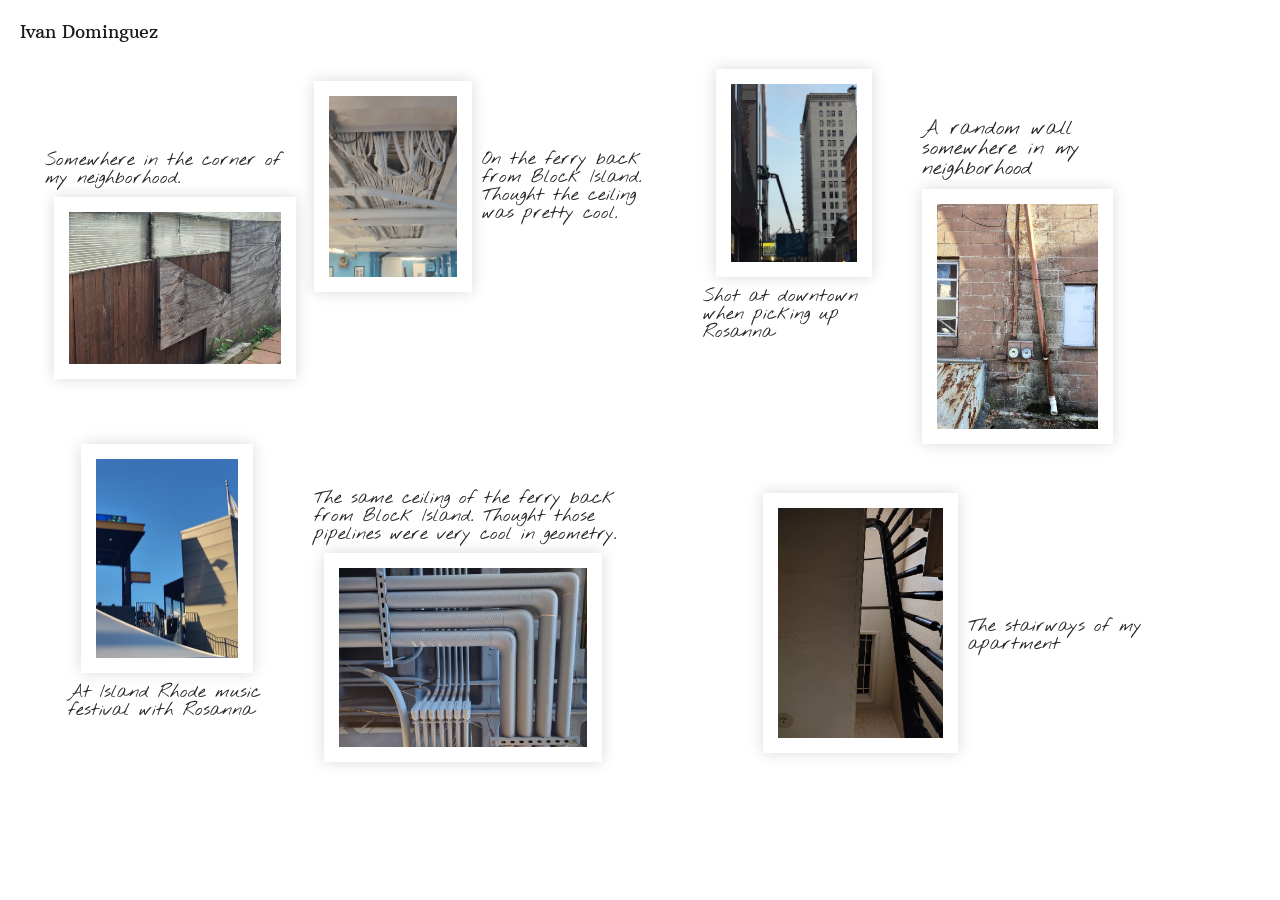
==== index.html @ 362dc89b "image scaling" ====
<!DOCTYPE html>
<html lang="en">
<head>
<meta charset="UTF-8">
<meta name="viewport" content="width=device-width, initial-scale=1.0">
<title>Photo Book</title>

<link rel="icon" type="image/x-icon" href="favicon.ico">
<link rel="icon" type="image/png" sizes="32x32" href="assets/favicon-32x32.png">
<link rel="icon" type="image/png" sizes="16x16" href="assets/favicon-16x16.png">
<link rel="apple-touch-icon" sizes="180x180" href="assets/apple-touch-icon.png">

<meta property="og:type" content="website">
<meta property="og:title" content="Photo Book">
<meta property="og:description" content="A photo book by Ivan Dominguez.">
<meta property="og:url" content="https://ivandominguez.xyz/">
<meta property="og:image" content="https://ivandominguez.xyz/assets/og-image.jpg">
<meta property="og:image:width" content="1600">
<meta property="og:image:height" content="1040">

<meta name="twitter:card" content="summary_large_image">
<meta name="twitter:title" content="Photo Book">
<meta name="twitter:description" content="A photo book by Ivan Dominguez.">
<meta name="twitter:image" content="https://ivandominguez.xyz/assets/og-image.jpg">

<link rel="preconnect" href="https://fonts.googleapis.com">
<link rel="preconnect" href="https://fonts.gstatic.com" crossorigin>
<link href="https://fonts.googleapis.com/css2?family=Nothing+You+Could+Do&family=Arbutus+Slab&display=swap" rel="stylesheet">
<link rel="stylesheet" href="style.css">
</head>
<body>
  <svg class="svg-defs">
    <filter id="graphite" x="-20%" y="-20%" width="140%" height="140%">
      <feTurbulence type="fractalNoise" baseFrequency="0.85" numOctaves="2" seed="7" result="noise"/>
      <feColorMatrix in="noise" type="matrix" values="0 0 0 0 0  0 0 0 0 0  0 0 0 0 0  0 0 0 0.55 0" result="alphaNoise"/>
      <feComposite in="alphaNoise" in2="SourceAlpha" operator="in" result="grain"/>
      <feBlend in="SourceGraphic" in2="grain" mode="multiply"/>
    </filter>
  </svg>

  <div class="canvas-wrap">
    <div class="canvas">
      <p class="credit">Ivan Dominguez</p>

      <div class="photo photo-1">
        <img src="photos/photo-1.jpg" alt="">
      </div>
      <div class="photo photo-2">
        <img src="photos/photo-2.jpg" alt="">
      </div>
      <div class="photo photo-3">
        <img src="photos/photo-3.jpg" alt="">
      </div>
      <div class="photo photo-8">
        <img src="photos/photo-8.jpg" alt="">
      </div>
      <div class="photo photo-6">
        <img src="photos/photo-6.jpg" alt="">
      </div>
      <div class="photo photo-5">
        <img src="photos/photo-5.jpg" alt="">
      </div>
      <div class="photo photo-9">
        <img src="photos/photo-9.jpg" alt="">
      </div>

      <p class="caption caption-1">On the ferry back from Block Island. Thought the ceiling was pretty cool.</p>
      <p class="caption caption-8">Somewhere in the corner of my neighborhood.</p>
      <p class="caption caption-6">At Island Rhode music <br>festival with Rosanna</p>
      <p class="caption caption-5">The same ceiling of the ferry back from Block Island. Thought those pipelines were very cool in geometry.</p>
      <p class="caption caption-9">The stairways of my apartment</p>
      <p class="caption lg caption-3">A random wall <br>somewhere in my neighborhood</p>
      <p class="caption caption-2">Shot at downtown <br>when picking up <br>Rosanna</p>
    </div>
  </div>

  <div class="lightbox" id="lightbox">
    <div class="lightbox-stage">
      <img class="lightbox-glow" id="lightboxGlow" alt="">
      <img class="lightbox-img" id="lightboxImg" alt="">
    </div>
  </div>

  <script>
    const lightbox = document.getElementById('lightbox');
    const lightboxImg = document.getElementById('lightboxImg');
    const lightboxGlow = document.getElementById('lightboxGlow');
    let activePhoto = null;

    function openLightbox(photo) {
      const img = photo.querySelector('img');
      activePhoto = photo;

      const targetHeight = window.innerHeight * 0.62;
      const maxWidth = window.innerWidth * 0.88;
      const ratio = img.naturalWidth / img.naturalHeight;

      let width = targetHeight * ratio;
      let height = targetHeight;
      if (width > maxWidth) {
        width = maxWidth;
        height = width / ratio;
      }

      lightboxImg.src = img.src;
      lightboxGlow.src = img.src;
      lightboxImg.style.width = width + 'px';
      lightboxImg.style.height = height + 'px';

      lightbox.classList.add('active');
      document.body.style.overflow = 'hidden';
    }

    function closeLightbox() {
      lightbox.classList.remove('active');
      document.body.style.overflow = '';
      activePhoto = null;
    }

    document.querySelectorAll('.photo').forEach(photo => {
      photo.addEventListener('click', () => openLightbox(photo));
    });

    lightbox.addEventListener('click', closeLightbox);
    document.addEventListener('keydown', e => {
      if (e.key === 'Escape') closeLightbox();
    });
  </script>
</body>
</html>
---- style.css ----
* {
  box-sizing: border-box;
}

html, body {
  margin: 0;
  background: #ffffff;
}

.canvas-wrap {
  width: 100%;
  display: flex;
  justify-content: center;
}

.canvas {
  position: relative;
  flex-shrink: 0;
  width: 1280px;
  height: 832px;
  background: #ffffff;
  transform-origin: top center;
}

@media (min-width: 701px) and (max-width: 1280px) {
  .canvas {
    transform: scale(calc(100vw / 1280px));
  }
  .canvas-wrap {
    height: calc(832px * (100vw / 1280px));
  }
}

.photo {
  position: absolute;
  border: 15px solid #ffffff;
  box-shadow: 0 0 15px rgba(0, 0, 0, 0.15);
  cursor: pointer;
  z-index: 1;
  transition: transform 0.25s ease, box-shadow 0.25s ease;
}

.photo:hover {
  transform: scale(1.03);
  box-shadow: 0 6px 20px rgba(0, 0, 0, 0.2);
}

.photo img {
  display: block;
  width: 100%;
  height: 100%;
  object-fit: cover;
}

.lightbox {
  position: fixed;
  inset: 0;
  z-index: 1000;
  display: flex;
  align-items: center;
  justify-content: center;
  background: rgba(20, 20, 20, 0);
  backdrop-filter: blur(0px);
  -webkit-backdrop-filter: blur(0px);
  opacity: 0;
  pointer-events: none;
  transition: opacity 0.35s ease, background 0.35s ease, backdrop-filter 0.35s ease;
}

.lightbox.active {
  opacity: 1;
  pointer-events: auto;
  background: rgba(20, 20, 20, 0.6);
  backdrop-filter: blur(10px);
  -webkit-backdrop-filter: blur(10px);
}

.lightbox-stage {
  position: relative;
  display: inline-flex;
  cursor: pointer;
}

.lightbox-glow {
  position: absolute;
  inset: 0;
  width: 100%;
  height: 100%;
  object-fit: cover;
  filter: blur(50px) brightness(0.8) saturate(1.15);
  transform: scale(1.3);
  z-index: 0;
  border-radius: 20px;
  pointer-events: none;
}

.lightbox-img {
  position: relative;
  z-index: 1;
  display: block;
  object-fit: cover;
  border: 10px solid #ffffff;
  box-sizing: border-box;
  box-shadow: 0 30px 90px rgba(0, 0, 0, 0.55);
}

.caption {
  position: absolute;
  margin: 0;
  font-family: "Nothing You Could Do", cursive;
  font-size: 18px;
  line-height: 18px;
  color: #2e2c2a;
  filter: url(#graphite);
}

.caption.lg {
  font-size: 20px;
  line-height: 20px;
}

.credit {
  position: absolute;
  left: 20px;
  top: 20px;
  margin: 0;
  font-family: "Arbutus Slab", serif;
  font-weight: 400;
  font-size: 18px;
  color: #1a1a1a;
}

.svg-defs {
  position: absolute;
  width: 0;
  height: 0;
}

/* photo positions, matching the Figma layout */
.photo-1 { left: 314px; top: 81px;  width: 158px; height: 211px; }
.photo-2 { left: 716px; top: 69px;  width: 156px; height: 208px; }
.photo-3 { left: 922px; top: 189px; width: 191px; height: 255px; }
.photo-8 { left: 54px;  top: 197px; width: 242px; height: 182px; }
.photo-6 { left: 81px;  top: 444px; width: 172px; height: 229px; }
.photo-5 { left: 324px; top: 553px; width: 278px; height: 209px; }
.photo-9 { left: 763px; top: 493px; width: 195px; height: 260px; }

/* caption positions, each anchored a fixed 10px from its photo */
.caption-1 { left: 482px; top: 150px;    width: 178px; }
.caption-2 { left: 703px; top: 287px;    width: 180px; }
.caption-3 { left: 922px; bottom: 653px; width: 275px; }
.caption-5 { left: 314px; bottom: 289px; width: 332px; }
.caption-6 { left: 68px;  top: 683px;    width: 220px; }
.caption-8 { left: 45px;  bottom: 645px; width: 238px; }
.caption-9 { left: 968px; top: 617px;    width: 248px; }

/* mobile layout: matches the Figma mobile design exactly at its native
   402px width, and scales down further (never up) for narrower phones */
@media (max-width: 700px) {
  .canvas {
    width: 402px;
    height: 992px;
    transform: scale(min(1, calc(100vw / 402px)));
  }
  .canvas-wrap {
    height: min(992px, calc(992px * (100vw / 402px)));
  }

  .credit {
    left: 28px;
    top: 26px;
  }

  .caption,
  .caption.lg {
    font-size: 12px;
    line-height: 12px;
  }

  .photo-1 { left: 232px;    top: 170px;    width: 137px;     height: 182px;     border-width: 8px;      box-shadow: 0 0 15px rgba(0, 0, 0, 0.15); }
  .photo-2 { left: 36px;     top: 536px;    width: 128.822px; height: 171.763px; border-width: 8px;      box-shadow: 0 0 12.387px rgba(0, 0, 0, 0.15); }
  .photo-3 { left: 201px;    top: 635px;    width: 134.83px;  height: 179.773px; border-width: 10.582px; box-shadow: 0 0 10.582px rgba(0, 0, 0, 0.15); }
  .photo-8 { left: 35px;     top: 117px;    width: 173px;     height: 130px;     border-width: 8px;      box-shadow: 0 0 11.504px rgba(0, 0, 0, 0.15); }
  .photo-6 { left: 41.97px;  top: 278px;    width: 131.818px; height: 175.758px; border-width: 8px;      box-shadow: 0 0 11.504px rgba(0, 0, 0, 0.15); }
  .photo-5 { left: 183px;    top: 389px;    width: 193px;     height: 145px;     border-width: 8px;      box-shadow: 0 0 15px rgba(0, 0, 0, 0.15); }
  .photo-9 { left: 39px;     top: 792px;    width: 107px;     height: 143px;     border-width: 9.919px;  box-shadow: 0 0 9.919px rgba(0, 0, 0, 0.15); }

  .caption-1 { left: 225px; top: 110px;    width: 161px; }
  .caption-2 { left: 30px;  top: 728px;    width: 167px; }
  .caption-3 { left: 201px; top: 832.77px; width: 165px; bottom: auto; }
  .caption-5 { left: 191px; top: 551px;    width: 195px; bottom: auto; }
  .caption-6 { left: 32px;  top: 472px;    width: 135px; }
  .caption-8 { left: 28px;  top: 71px;     width: 182.532px; bottom: auto; }
  .caption-9 { left: 165px; top: 901px;    width: 111px; }
}
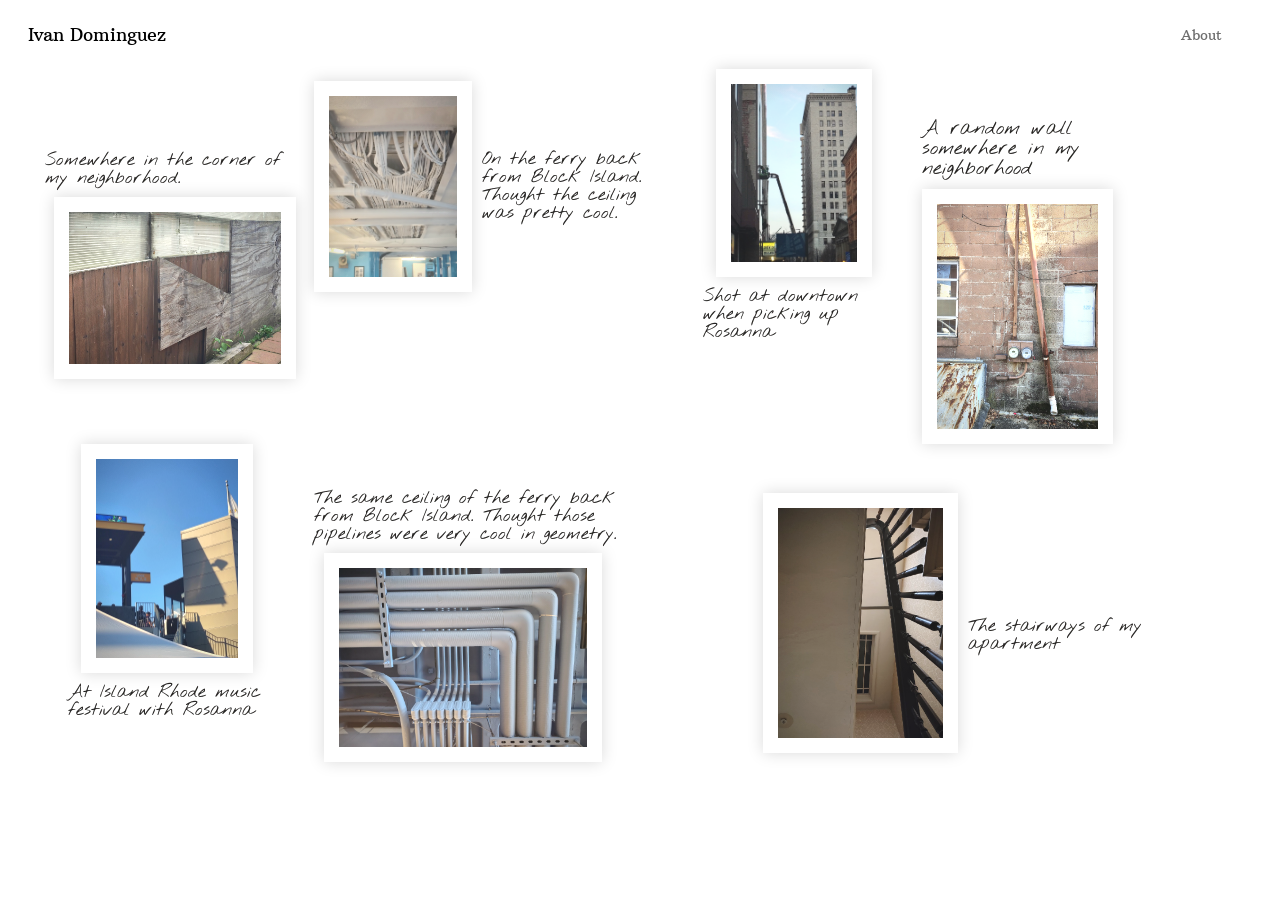
==== commit 12a742f8: "added about page" ====
--- a/index.html
+++ b/index.html
@@ -40,7 +40,8 @@
 
   <div class="canvas-wrap">
     <div class="canvas">
-      <p class="credit">Ivan Dominguez</p>
+      <a class="credit" href="index.html">Ivan Dominguez</a>
+      <a class="nav-about" href="about.html">About</a>
 
       <div class="photo photo-1">
         <img src="photos/photo-1.jpg" alt="">
--- a/style.css
+++ b/style.css
@@ -1,5 +1,11 @@
 * {
   box-sizing: border-box;
+}
+
+:root {
+  /* shared "polaroid" treatment: bright, low-contrast flash-photo look */
+  --polaroid-grade: contrast(0.85) brightness(1.2) saturate(1.1) sepia(0.06);
+  --polaroid-paper: #ffffff;
 }
 
 html, body {
@@ -33,7 +39,7 @@
 
 .photo {
   position: absolute;
-  border: 15px solid #ffffff;
+  border: 15px solid var(--polaroid-paper);
   box-shadow: 0 0 15px rgba(0, 0, 0, 0.15);
   cursor: pointer;
   z-index: 1;
@@ -50,6 +56,29 @@
   width: 100%;
   height: 100%;
   object-fit: cover;
+  filter: var(--polaroid-grade);
+}
+
+/* soft, dreamy highlight bloom over each photo */
+.photo::before {
+  content: "";
+  position: absolute;
+  inset: 0;
+  z-index: 2;
+  background: radial-gradient(ellipse at 40% 32%, rgba(255, 248, 230, 0.4), rgba(255, 248, 230, 0) 62%);
+  mix-blend-mode: soft-light;
+  pointer-events: none;
+}
+
+/* faint vignette over each photo */
+.photo::after {
+  content: "";
+  position: absolute;
+  inset: 0;
+  z-index: 2;
+  background: radial-gradient(ellipse at center, rgba(0, 0, 0, 0) 60%, rgba(30, 24, 18, 0.18) 100%);
+  mix-blend-mode: multiply;
+  pointer-events: none;
 }
 
 .lightbox {
@@ -87,7 +116,7 @@
   width: 100%;
   height: 100%;
   object-fit: cover;
-  filter: blur(50px) brightness(0.8) saturate(1.15);
+  filter: var(--polaroid-grade) blur(50px) brightness(0.75) saturate(1.15);
   transform: scale(1.3);
   z-index: 0;
   border-radius: 20px;
@@ -99,9 +128,30 @@
   z-index: 1;
   display: block;
   object-fit: cover;
-  border: 10px solid #ffffff;
+  border: 10px solid var(--polaroid-paper);
   box-sizing: border-box;
   box-shadow: 0 30px 90px rgba(0, 0, 0, 0.55);
+  filter: var(--polaroid-grade);
+}
+
+/* soft highlight bloom + faint vignette over the enlarged photo */
+.lightbox-stage::before,
+.lightbox-stage::after {
+  content: "";
+  position: absolute;
+  inset: 0;
+  z-index: 2;
+  pointer-events: none;
+}
+
+.lightbox-stage::before {
+  background: radial-gradient(ellipse at 40% 32%, rgba(255, 248, 230, 0.4), rgba(255, 248, 230, 0) 62%);
+  mix-blend-mode: soft-light;
+}
+
+.lightbox-stage::after {
+  background: radial-gradient(ellipse at center, rgba(0, 0, 0, 0) 60%, rgba(30, 24, 18, 0.18) 100%);
+  mix-blend-mode: multiply;
 }
 
 .caption {
@@ -121,13 +171,35 @@
 
 .credit {
   position: absolute;
-  left: 20px;
-  top: 20px;
+  left: 28px;
+  top: 26px;
   margin: 0;
   font-family: "Arbutus Slab", serif;
   font-weight: 400;
   font-size: 18px;
-  color: #1a1a1a;
+  line-height: 18px;
+  color: #000000;
+}
+
+a.credit {
+  text-decoration: none;
+}
+
+.nav-about {
+  position: absolute;
+  left: 1181px;
+  top: 26px;
+  font-family: "Arbutus Slab", serif;
+  font-weight: 400;
+  font-size: 14px;
+  line-height: 18px;
+  color: #6e6e6e;
+  text-decoration: none;
+  transition: color 0.2s ease;
+}
+
+.nav-about:hover {
+  color: #000000;
 }
 
 .svg-defs {
@@ -166,9 +238,9 @@
     height: min(992px, calc(992px * (100vw / 402px)));
   }
 
-  .credit {
-    left: 28px;
-    top: 26px;
+  .nav-about {
+    left: auto;
+    right: 28px;
   }
 
   .caption,
@@ -193,3 +265,117 @@
   .caption-8 { left: 28px;  top: 71px;     width: 182.532px; bottom: auto; }
   .caption-9 { left: 165px; top: 901px;    width: 111px; }
 }
+
+/* ---------- about page ---------- */
+
+.about-title {
+  position: absolute;
+  left: 143px;
+  top: 167px;
+  margin: 0;
+  font-family: "Nothing You Could Do", cursive;
+  font-weight: 400;
+  font-size: 80px;
+  line-height: 80px;
+  color: #000000;
+  white-space: nowrap;
+}
+
+.about-body {
+  position: absolute;
+  left: 143px;
+  top: 366px;
+  width: 620px;
+  font-family: "Nothing You Could Do", cursive;
+  font-size: 18px;
+  line-height: 22.5px;
+  color: #000000;
+}
+
+.about-body p {
+  margin: 0 0 22.5px;
+}
+
+.about-body p:last-child {
+  margin-bottom: 0;
+}
+
+/* the box is the default pose; the hover pose is offset from it so both
+   land exactly where the two Figma frames place them */
+.ivan {
+  position: absolute;
+  left: 904.34px;
+  top: 452.86px;
+  width: 253.37px;
+  height: 374.16px;
+}
+
+.ivan img {
+  position: absolute;
+  display: block;
+}
+
+.ivan-default {
+  inset: 0;
+  width: 100%;
+  height: 100%;
+}
+
+.ivan-hover {
+  left: -30.66%;
+  top: -1.30%;
+  width: 160.89%;
+  height: 102.63%;
+  visibility: hidden;
+}
+
+.ivan:hover .ivan-default {
+  visibility: hidden;
+}
+
+.ivan:hover .ivan-hover {
+  visibility: visible;
+}
+
+/* no mobile frame in Figma yet: stack the text and keep the figure at the end */
+@media (max-width: 700px) {
+  .about-wrap {
+    height: auto;
+  }
+
+  .canvas.about {
+    width: 402px;
+    height: auto;
+    transform: none;
+    zoom: min(1, calc(100vw / 402px));
+    padding: 90px 28px 0;
+    overflow: hidden;
+  }
+
+  .about-title {
+    position: static;
+    font-size: 48px;
+    line-height: 48px;
+  }
+
+  .about-body {
+    position: static;
+    width: auto;
+    margin-top: 32px;
+    font-size: 16px;
+    line-height: 20px;
+  }
+
+  .about-body p {
+    margin-bottom: 20px;
+  }
+
+  .ivan {
+    position: relative;
+    left: auto;
+    top: auto;
+    width: 180px;
+    height: 265.8px;
+    margin: 40px auto 0;
+  }
+}
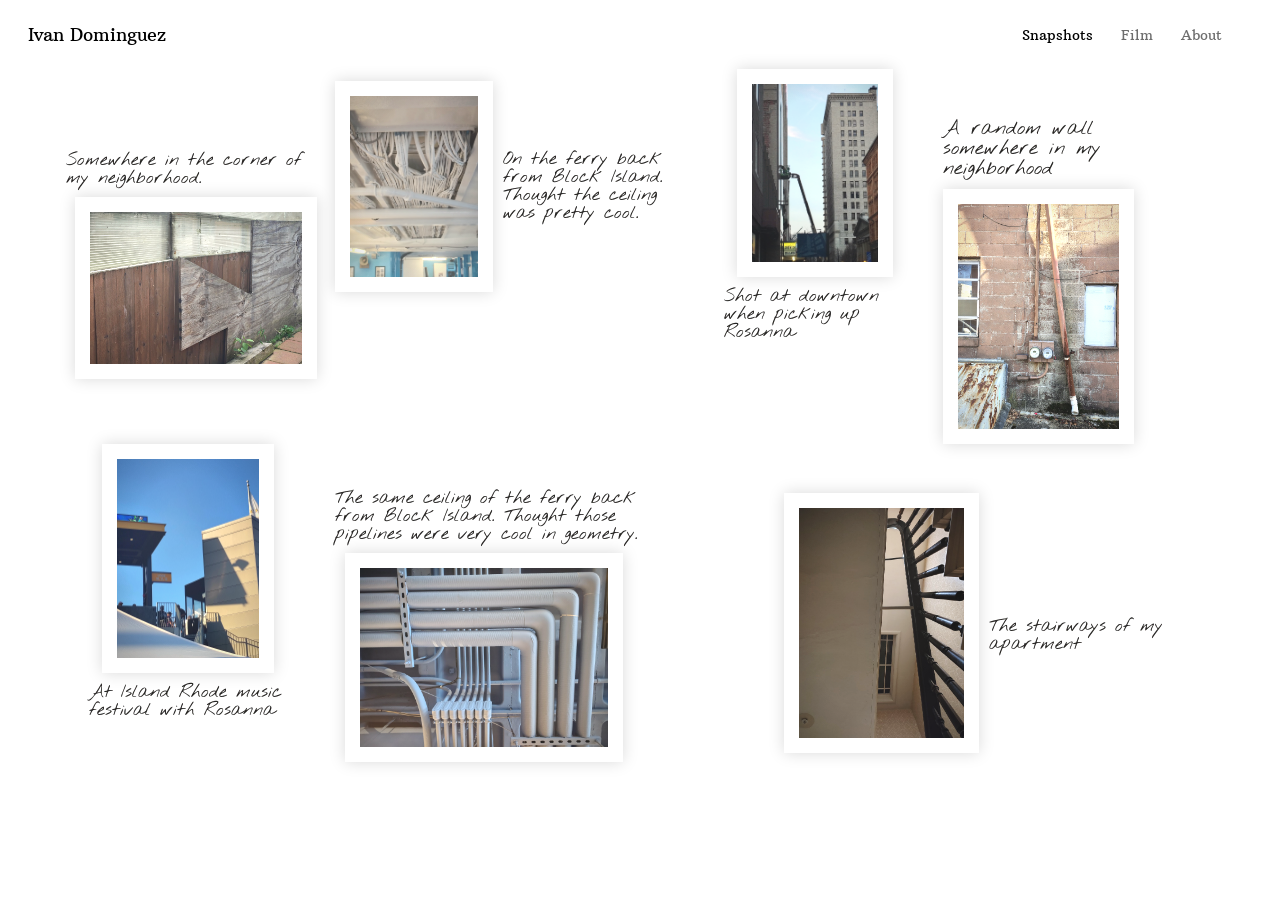
==== commit cdb2f10d: "added a film page" ====
--- a/index.html
+++ b/index.html
@@ -41,7 +41,11 @@
   <div class="canvas-wrap">
     <div class="canvas">
       <a class="credit" href="index.html">Ivan Dominguez</a>
-      <a class="nav-about" href="about.html">About</a>
+      <nav class="site-nav">
+        <a class="nav-snapshots" href="index.html" aria-current="page">Snapshots</a>
+        <a class="nav-film" href="film.html">Film</a>
+        <a class="nav-about" href="about.html">About</a>
+      </nav>
 
       <div class="photo photo-1">
         <img src="photos/photo-1.jpg" alt="">
@@ -82,50 +86,6 @@
     </div>
   </div>
 
-  <script>
-    const lightbox = document.getElementById('lightbox');
-    const lightboxImg = document.getElementById('lightboxImg');
-    const lightboxGlow = document.getElementById('lightboxGlow');
-    let activePhoto = null;
-
-    function openLightbox(photo) {
-      const img = photo.querySelector('img');
-      activePhoto = photo;
-
-      const targetHeight = window.innerHeight * 0.62;
-      const maxWidth = window.innerWidth * 0.88;
-      const ratio = img.naturalWidth / img.naturalHeight;
-
-      let width = targetHeight * ratio;
-      let height = targetHeight;
-      if (width > maxWidth) {
-        width = maxWidth;
-        height = width / ratio;
-      }
-
-      lightboxImg.src = img.src;
-      lightboxGlow.src = img.src;
-      lightboxImg.style.width = width + 'px';
-      lightboxImg.style.height = height + 'px';
-
-      lightbox.classList.add('active');
-      document.body.style.overflow = 'hidden';
-    }
-
-    function closeLightbox() {
-      lightbox.classList.remove('active');
-      document.body.style.overflow = '';
-      activePhoto = null;
-    }
-
-    document.querySelectorAll('.photo').forEach(photo => {
-      photo.addEventListener('click', () => openLightbox(photo));
-    });
-
-    lightbox.addEventListener('click', closeLightbox);
-    document.addEventListener('keydown', e => {
-      if (e.key === 'Escape') closeLightbox();
-    });
-  </script>
+  <script src="lightbox.js"></script>
 </body>
 </html>
--- a/style.css
+++ b/style.css
@@ -149,6 +149,20 @@
   mix-blend-mode: soft-light;
 }
 
+/* film photos open without the polaroid grade, bloom or vignette */
+.lightbox.plain .lightbox-img {
+  filter: none;
+}
+
+.lightbox.plain .lightbox-glow {
+  filter: blur(50px) brightness(0.75);
+}
+
+.lightbox.plain .lightbox-stage::before,
+.lightbox.plain .lightbox-stage::after {
+  content: none;
+}
+
 .lightbox-stage::after {
   background: radial-gradient(ellipse at center, rgba(0, 0, 0, 0) 60%, rgba(30, 24, 18, 0.18) 100%);
   mix-blend-mode: multiply;
@@ -185,9 +199,9 @@
   text-decoration: none;
 }
 
-.nav-about {
-  position: absolute;
-  left: 1181px;
+/* top-right page links, identical on every page; the current page is black */
+.site-nav a {
+  position: absolute;
   top: 26px;
   font-family: "Arbutus Slab", serif;
   font-weight: 400;
@@ -198,9 +212,14 @@
   transition: color 0.2s ease;
 }
 
-.nav-about:hover {
+.site-nav a:hover,
+.site-nav a[aria-current="page"] {
   color: #000000;
 }
+
+.nav-snapshots { left: 1022px; }
+.nav-film      { left: 1121px; }
+.nav-about     { left: 1181px; }
 
 .svg-defs {
   position: absolute;
@@ -209,22 +228,22 @@
 }
 
 /* photo positions, matching the Figma layout */
-.photo-1 { left: 314px; top: 81px;  width: 158px; height: 211px; }
-.photo-2 { left: 716px; top: 69px;  width: 156px; height: 208px; }
-.photo-3 { left: 922px; top: 189px; width: 191px; height: 255px; }
-.photo-8 { left: 54px;  top: 197px; width: 242px; height: 182px; }
-.photo-6 { left: 81px;  top: 444px; width: 172px; height: 229px; }
-.photo-5 { left: 324px; top: 553px; width: 278px; height: 209px; }
-.photo-9 { left: 763px; top: 493px; width: 195px; height: 260px; }
+.photo-1 { left: 335px; top: 81px;  width: 158px; height: 211px; }
+.photo-2 { left: 737px; top: 69px;  width: 156px; height: 208px; }
+.photo-3 { left: 943px; top: 189px; width: 191px; height: 255px; }
+.photo-8 { left: 75px;  top: 197px; width: 242px; height: 182px; }
+.photo-6 { left: 102px; top: 444px; width: 172px; height: 229px; }
+.photo-5 { left: 345px; top: 553px; width: 278px; height: 209px; }
+.photo-9 { left: 784px; top: 493px; width: 195px; height: 260px; }
 
 /* caption positions, each anchored a fixed 10px from its photo */
-.caption-1 { left: 482px; top: 150px;    width: 178px; }
-.caption-2 { left: 703px; top: 287px;    width: 180px; }
-.caption-3 { left: 922px; bottom: 653px; width: 275px; }
-.caption-5 { left: 314px; bottom: 289px; width: 332px; }
-.caption-6 { left: 68px;  top: 683px;    width: 220px; }
-.caption-8 { left: 45px;  bottom: 645px; width: 238px; }
-.caption-9 { left: 968px; top: 617px;    width: 248px; }
+.caption-1 { left: 503px; top: 150px;    width: 178px; }
+.caption-2 { left: 724px; top: 287px;    width: 180px; }
+.caption-3 { left: 943px; bottom: 653px; width: 275px; }
+.caption-5 { left: 335px; bottom: 289px; width: 332px; }
+.caption-6 { left: 89px;  top: 683px;    width: 220px; }
+.caption-8 { left: 66px;  bottom: 645px; width: 238px; }
+.caption-9 { left: 989px; top: 617px;    width: 248px; }
 
 /* mobile layout: matches the Figma mobile design exactly at its native
    402px width, and scales down further (never up) for narrower phones */
@@ -238,9 +257,16 @@
     height: min(992px, calc(992px * (100vw / 402px)));
   }
 
-  .nav-about {
-    left: auto;
+  .site-nav {
+    position: absolute;
+    top: 26px;
     right: 28px;
+    display: flex;
+    gap: 16px;
+  }
+
+  .site-nav a {
+    position: static;
   }
 
   .caption,
@@ -271,7 +297,7 @@
 .about-title {
   position: absolute;
   left: 143px;
-  top: 167px;
+  top: 147px;
   margin: 0;
   font-family: "Nothing You Could Do", cursive;
   font-weight: 400;
@@ -284,7 +310,7 @@
 .about-body {
   position: absolute;
   left: 143px;
-  top: 366px;
+  top: 346px;
   width: 620px;
   font-family: "Nothing You Could Do", cursive;
   font-size: 18px;
@@ -348,7 +374,7 @@
     height: auto;
     transform: none;
     zoom: min(1, calc(100vw / 402px));
-    padding: 90px 28px 0;
+    padding: 70px 28px 0;
     overflow: hidden;
   }
 
@@ -379,3 +405,52 @@
     margin: 40px auto 0;
   }
 }
+
+/* ---------- film page ---------- */
+
+/* a centered row of three, matching the Figma frame */
+.film-row {
+  position: absolute;
+  left: 50%;
+  top: 142px;
+  transform: translateX(-50%);
+  display: flex;
+  align-items: center;
+  gap: 100px;
+}
+
+/* black-and-white film: no polaroid grade, bloom or vignette */
+.photo.film {
+  position: relative;
+  flex-shrink: 0;
+}
+
+.photo.film img {
+  filter: none;
+}
+
+.photo.film::before,
+.photo.film::after {
+  content: none;
+}
+
+.film-1 { width: 267px;     height: 150px;     border-width: 11.25px; box-shadow: 0 0 11.25px rgba(0, 0, 0, 0.15); }
+.film-2 { width: 266.087px; height: 149.739px; border-width: 9.783px; box-shadow: 0 0 9.783px rgba(0, 0, 0, 0.15); }
+.film-3 { width: 266.518px; height: 150px;     border-width: 10.045px; box-shadow: 0 0 10.045px rgba(0, 0, 0, 0.15); }
+
+/* no mobile frame in Figma yet: stack the three in the 402px column */
+@media (max-width: 700px) {
+  .canvas.film-canvas {
+    height: 700px;
+  }
+
+  .film-wrap {
+    height: min(700px, calc(700px * (100vw / 402px)));
+  }
+
+  .film-row {
+    top: 100px;
+    flex-direction: column;
+    gap: 40px;
+  }
+}
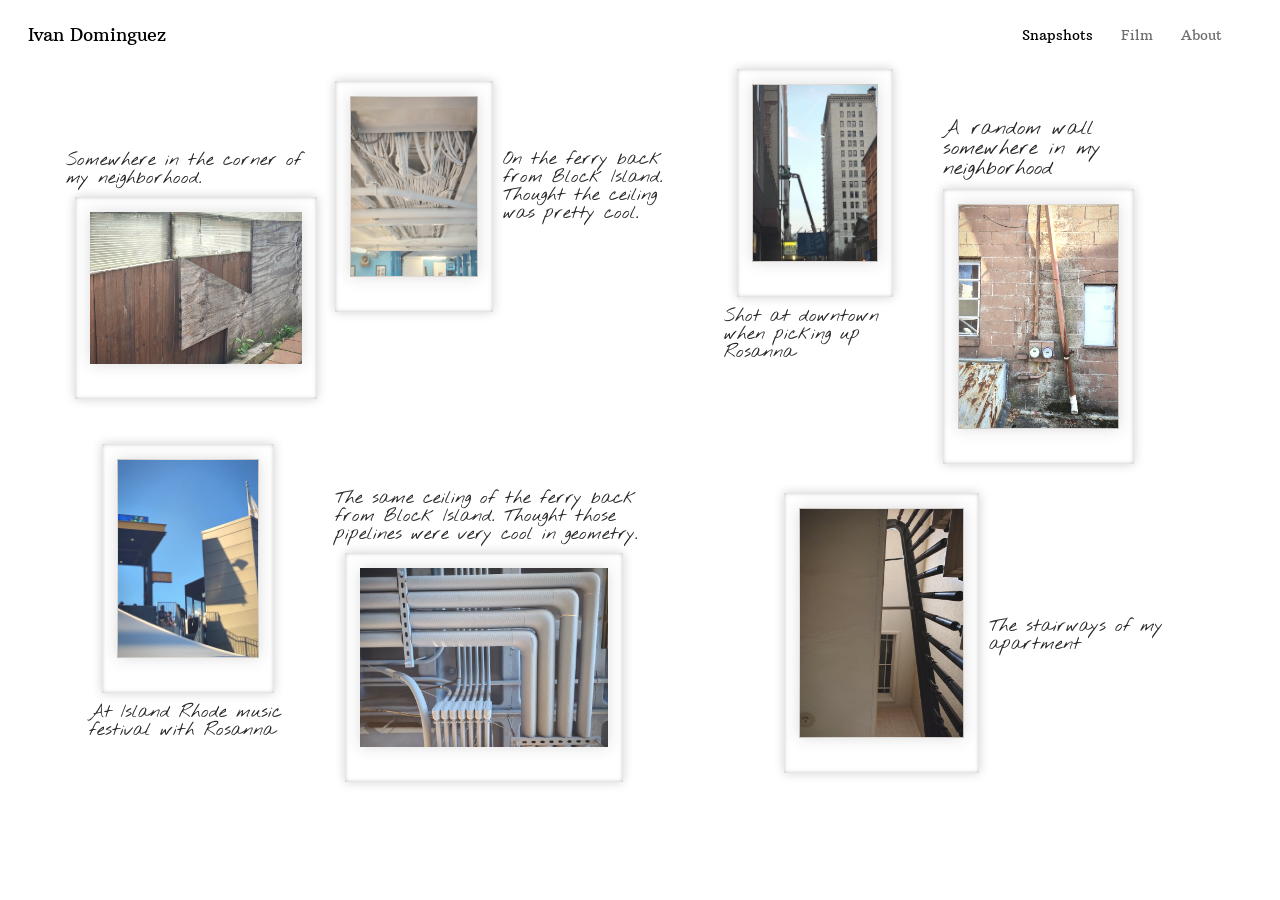
==== commit 433a1bfb: "polaroid frame on homepage" ====
--- a/index.html
+++ b/index.html
@@ -47,25 +47,25 @@
         <a class="nav-about" href="about.html">About</a>
       </nav>
 
-      <div class="photo photo-1">
+      <div class="photo vertical photo-1">
         <img src="photos/photo-1.jpg" alt="">
       </div>
-      <div class="photo photo-2">
+      <div class="photo vertical photo-2">
         <img src="photos/photo-2.jpg" alt="">
       </div>
-      <div class="photo photo-3">
+      <div class="photo vertical photo-3">
         <img src="photos/photo-3.jpg" alt="">
       </div>
-      <div class="photo photo-8">
+      <div class="photo horizontal photo-8">
         <img src="photos/photo-8.jpg" alt="">
       </div>
-      <div class="photo photo-6">
+      <div class="photo vertical photo-6">
         <img src="photos/photo-6.jpg" alt="">
       </div>
-      <div class="photo photo-5">
+      <div class="photo horizontal photo-5">
         <img src="photos/photo-5.jpg" alt="">
       </div>
-      <div class="photo photo-9">
+      <div class="photo vertical photo-9">
         <img src="photos/photo-9.jpg" alt="">
       </div>
 
@@ -80,9 +80,15 @@
   </div>
 
   <div class="lightbox" id="lightbox">
-    <div class="lightbox-stage">
+    <div class="lightbox-stage" id="lightboxStage">
       <img class="lightbox-glow" id="lightboxGlow" alt="">
       <img class="lightbox-img" id="lightboxImg" alt="">
+      <button class="lightbox-close" id="lightboxClose" type="button" aria-label="Close">
+        <svg width="21.088" height="25.547" viewBox="-0.544 -0.505 21.088 25.547" fill="none" xmlns="http://www.w3.org/2000/svg" aria-hidden="true">
+          <path transform="translate(-0.512 -0.505)" d="M0.947236 0.149255C0.838816 0.0666665 0.708316 0.00911048 0.570021 0.00102228C0.431812 -0.007137 0.29852 0.0337059 0.195462 0.117835C0.0924048 0.201963 0.0257037 0.32438 0.00602859 0.461424C-0.0137337 0.598539 0.0165308 0.73792 0.0757422 0.860679C0.0757422 0.860679 0.0757422 0.860679 0.0757422 0.860679C0.312243 1.34806 0.558427 1.82754 0.814294 2.29911C1.83776 4.18539 3.01616 5.9452 4.3495 7.57853C9.01617 13.2952 13.8937 18.8397 18.9821 24.2121C19.3456 24.5958 19.7101 24.9787 20.0757 25.3607C20.1753 25.4645 20.3093 25.5327 20.4543 25.5452C20.5992 25.5578 20.7423 25.5145 20.8534 25.4238C20.9645 25.3332 21.0356 25.2016 21.0523 25.0571C21.069 24.9125 21.0291 24.7676 20.9472 24.6493C20.9472 24.6493 20.9472 24.6493 20.9472 24.6493C20.6462 24.2146 20.344 23.7808 20.0408 23.3478C15.7959 17.2869 11.3401 11.3981 6.67348 5.6814C5.34015 4.04807 3.85188 2.54121 2.20868 1.16083C1.79788 0.815733 1.3774 0.478542 0.947236 0.149255Z" fill="currentColor"/>
+          <path transform="translate(20.51 -0.504) scale(-1 1)" d="M0.942618 0.144454C0.833225 0.0633365 0.702202 0.00729987 0.563953 0.000688076C0.42579 -0.00599557 0.293094 0.0361477 0.19103 0.121201C0.0889663 0.206254 0.023585 0.329175 0.00524443 0.466279C-0.0131823 0.603453 0.0183086 0.742433 0.0783694 0.864661C0.0783694 0.864661 0.0783694 0.864661 0.0783694 0.864661C0.315675 1.34468 0.562584 1.81671 0.819095 2.28072C1.84514 4.1368 3.02483 5.86483 4.35816 7.46483C9.02483 13.0648 13.9006 18.4906 18.9855 23.742C19.3488 24.1171 19.713 24.4913 20.0784 24.8647C20.179 24.9674 20.3137 25.0341 20.4587 25.0451C20.6038 25.0562 20.7464 25.0115 20.8565 24.9197C20.9666 24.828 21.0363 24.6958 21.0515 24.5511C21.0668 24.4065 21.0255 24.262 20.9426 24.1445C20.9426 24.1445 20.9426 24.1445 20.9426 24.1445C20.6413 23.7178 20.3389 23.292 20.0354 22.8671C15.787 16.9186 11.3295 11.1443 6.66283 5.54428C5.32949 3.94428 3.84251 2.47232 2.20189 1.12839C1.79174 0.79241 1.37198 0.464431 0.942618 0.144454Z" fill="currentColor"/>
+        </svg>
+      </button>
     </div>
   </div>
 
--- a/style.css
+++ b/style.css
@@ -38,6 +38,10 @@
 }
 
 .photo {
+  /* frame paper width; set per photo on mobile */
+  --pad: 15px;
+  --pad-bottom: calc(var(--pad) * 35 / 15);
+  --extra: calc(var(--pad-bottom) - var(--pad));
   position: absolute;
   border: 15px solid var(--polaroid-paper);
   box-shadow: 0 0 15px rgba(0, 0, 0, 0.15);
@@ -49,6 +53,40 @@
 .photo:hover {
   transform: scale(1.03);
   box-shadow: 0 6px 20px rgba(0, 0, 0, 0.2);
+}
+
+/* homepage polaroid frames, as in the Figma "Frame 11" (vertical) and
+   "Frame 15" (horizontal) cards: a deeper bottom margin, a soft outer
+   shadow and a faint inner one; the frame grows by the extra bottom
+   margin so the photo window keeps its size */
+.photo.vertical,
+.photo.horizontal {
+  padding: var(--pad) var(--pad) var(--pad-bottom);
+  border: 0;
+  background: var(--polaroid-paper);
+  box-shadow: 0 0 10px #d1d1d1, inset 0 0 4px rgba(0, 0, 0, 0.25);
+}
+
+.photo.vertical:hover,
+.photo.horizontal:hover {
+  box-shadow: 0 6px 20px rgba(0, 0, 0, 0.2), inset 0 0 4px rgba(0, 0, 0, 0.25);
+}
+
+.photo.vertical img,
+.photo.horizontal img {
+  box-shadow: 0 0 15px rgba(0, 0, 0, 0.15);
+}
+
+.photo.vertical img {
+  border: 1.5px solid #c8c6c6;
+}
+
+/* keep the bloom and vignette on the photo, off the paper */
+.photo.vertical::before,
+.photo.vertical::after,
+.photo.horizontal::before,
+.photo.horizontal::after {
+  inset: var(--pad) var(--pad) var(--pad-bottom);
 }
 
 .photo img {
@@ -104,10 +142,65 @@
   -webkit-backdrop-filter: blur(10px);
 }
 
+/* the system cursor is replaced by .lightbox-arrow while browsing */
+.lightbox.active {
+  cursor: none;
+}
+
+.lightbox-arrow {
+  position: fixed;
+  left: 0;
+  top: 0;
+  z-index: 1001;
+  display: none;
+  pointer-events: none;
+  mix-blend-mode: difference;
+}
+
+.lightbox-arrow.visible {
+  display: block;
+}
+
+.lightbox-arrow svg {
+  display: block;
+}
+
+.lightbox-arrow.prev svg {
+  transform: scaleX(-1);
+}
+
+/* an X just above the photo's top-right corner, as in the Figma mockup */
+.lightbox-close {
+  position: absolute;
+  right: 0;
+  bottom: calc(100% + 16px);
+  z-index: 3;
+  display: block;
+  margin: 0;
+  padding: 0;
+  border: 0;
+  background: none;
+  color: #c8c8c8;
+  cursor: pointer;
+  transition: color 0.2s ease;
+}
+
+.lightbox-close svg {
+  display: block;
+}
+
+.lightbox-close:hover {
+  color: #ffffff;
+}
+
 .lightbox-stage {
   position: relative;
   display: inline-flex;
-  cursor: pointer;
+  transition: opacity 0.15s ease;
+}
+
+.lightbox-stage.switching {
+  opacity: 0;
 }
 
 .lightbox-glow {
@@ -128,7 +221,6 @@
   z-index: 1;
   display: block;
   object-fit: cover;
-  border: 10px solid var(--polaroid-paper);
   box-sizing: border-box;
   box-shadow: 0 30px 90px rgba(0, 0, 0, 0.55);
   filter: var(--polaroid-grade);
@@ -228,20 +320,20 @@
 }
 
 /* photo positions, matching the Figma layout */
-.photo-1 { left: 335px; top: 81px;  width: 158px; height: 211px; }
-.photo-2 { left: 737px; top: 69px;  width: 156px; height: 208px; }
-.photo-3 { left: 943px; top: 189px; width: 191px; height: 255px; }
-.photo-8 { left: 75px;  top: 197px; width: 242px; height: 182px; }
-.photo-6 { left: 102px; top: 444px; width: 172px; height: 229px; }
-.photo-5 { left: 345px; top: 553px; width: 278px; height: 209px; }
-.photo-9 { left: 784px; top: 493px; width: 195px; height: 260px; }
+.photo-1 { left: 335px; top: 81px;  width: 158px; height: calc(211px + var(--extra)); }
+.photo-2 { left: 737px; top: 69px;  width: 156px; height: calc(208px + var(--extra)); }
+.photo-3 { left: 943px; top: 189px; width: 191px; height: calc(255px + var(--extra)); }
+.photo-8 { left: 75px;  top: 197px; width: 242px; height: calc(182px + var(--extra)); }
+.photo-6 { left: 102px; top: 444px; width: 172px; height: calc(229px + var(--extra)); }
+.photo-5 { left: 345px; top: 553px; width: 278px; height: calc(209px + var(--extra)); }
+.photo-9 { left: 784px; top: 493px; width: 195px; height: calc(260px + var(--extra)); }
 
 /* caption positions, each anchored a fixed 10px from its photo */
 .caption-1 { left: 503px; top: 150px;    width: 178px; }
-.caption-2 { left: 724px; top: 287px;    width: 180px; }
+.caption-2 { left: 724px; top: 307px;    width: 180px; }
 .caption-3 { left: 943px; bottom: 653px; width: 275px; }
 .caption-5 { left: 335px; bottom: 289px; width: 332px; }
-.caption-6 { left: 89px;  top: 683px;    width: 220px; }
+.caption-6 { left: 89px;  top: 703px;    width: 220px; }
 .caption-8 { left: 66px;  bottom: 645px; width: 238px; }
 .caption-9 { left: 989px; top: 617px;    width: 248px; }
 
@@ -275,19 +367,19 @@
     line-height: 12px;
   }
 
-  .photo-1 { left: 232px;    top: 170px;    width: 137px;     height: 182px;     border-width: 8px;      box-shadow: 0 0 15px rgba(0, 0, 0, 0.15); }
-  .photo-2 { left: 36px;     top: 536px;    width: 128.822px; height: 171.763px; border-width: 8px;      box-shadow: 0 0 12.387px rgba(0, 0, 0, 0.15); }
-  .photo-3 { left: 201px;    top: 635px;    width: 134.83px;  height: 179.773px; border-width: 10.582px; box-shadow: 0 0 10.582px rgba(0, 0, 0, 0.15); }
-  .photo-8 { left: 35px;     top: 117px;    width: 173px;     height: 130px;     border-width: 8px;      box-shadow: 0 0 11.504px rgba(0, 0, 0, 0.15); }
-  .photo-6 { left: 41.97px;  top: 278px;    width: 131.818px; height: 175.758px; border-width: 8px;      box-shadow: 0 0 11.504px rgba(0, 0, 0, 0.15); }
-  .photo-5 { left: 183px;    top: 389px;    width: 193px;     height: 145px;     border-width: 8px;      box-shadow: 0 0 15px rgba(0, 0, 0, 0.15); }
-  .photo-9 { left: 39px;     top: 792px;    width: 107px;     height: 143px;     border-width: 9.919px;  box-shadow: 0 0 9.919px rgba(0, 0, 0, 0.15); }
+  .photo-1 { left: 232px;    top: 170px;    width: 137px;     height: calc(182px + var(--extra)); --pad: 8px; }
+  .photo-2 { left: 36px;     top: 536px;    width: 128.822px; height: calc(171.763px + var(--extra)); --pad: 8px; }
+  .photo-3 { left: 201px;    top: 635px;    width: 134.83px;  height: calc(179.773px + var(--extra)); --pad: 10.582px; }
+  .photo-8 { left: 35px;     top: 117px;    width: 173px;     height: calc(130px + var(--extra)); --pad: 8px; }
+  .photo-6 { left: 41.97px;  top: 278px;    width: 131.818px; height: calc(175.758px + var(--extra)); --pad: 8px; }
+  .photo-5 { left: 183px;    top: 389px;    width: 193px;     height: calc(145px + var(--extra)); --pad: 8px; }
+  .photo-9 { left: 39px;     top: 792px;    width: 107px;     height: calc(143px + var(--extra)); --pad: 9.919px; }
 
   .caption-1 { left: 225px; top: 110px;    width: 161px; }
-  .caption-2 { left: 30px;  top: 728px;    width: 167px; }
-  .caption-3 { left: 201px; top: 832.77px; width: 165px; bottom: auto; }
-  .caption-5 { left: 191px; top: 551px;    width: 195px; bottom: auto; }
-  .caption-6 { left: 32px;  top: 472px;    width: 135px; }
+  .caption-2 { left: 30px;  top: 738.67px;    width: 167px; }
+  .caption-3 { left: 201px; top: 846.88px; width: 165px; bottom: auto; }
+  .caption-5 { left: 191px; top: 561.67px;    width: 195px; bottom: auto; }
+  .caption-6 { left: 32px;  top: 482.67px;    width: 135px; }
   .caption-8 { left: 28px;  top: 71px;     width: 182.532px; bottom: auto; }
   .caption-9 { left: 165px; top: 901px;    width: 111px; }
 }
@@ -296,8 +388,8 @@
 
 .about-title {
   position: absolute;
-  left: 143px;
-  top: 147px;
+  left: 501px;
+  top: 155px;
   margin: 0;
   font-family: "Nothing You Could Do", cursive;
   font-weight: 400;
@@ -309,8 +401,8 @@
 
 .about-body {
   position: absolute;
-  left: 143px;
-  top: 346px;
+  left: 501px;
+  top: 354px;
   width: 620px;
   font-family: "Nothing You Could Do", cursive;
   font-size: 18px;
@@ -326,19 +418,50 @@
   margin-bottom: 0;
 }
 
-/* the box is the default pose; the hover pose is offset from it so both
-   land exactly where the two Figma frames place them */
+/* the polaroid on the left, as in the Figma "About-default" frame */
+.about-card {
+  position: absolute;
+  left: 135px;
+  top: 235px;
+  padding: 20px 20px 60px;
+  background: #ffffff;
+  box-shadow: 0 0 21.989px #d1d1d1, inset 0 0 8.796px rgba(0, 0, 0, 0.25);
+}
+
+/* the grey photo area; the waving arm may reach out past its sides and
+   top on hover, but the bottom stays cut at the photo's edge */
+.about-card-photo {
+  display: flex;
+  flex-direction: column;
+  align-items: center;
+  justify-content: flex-end;
+  width: 230px;
+  height: 323px;
+  background: #e5e5e5;
+  clip-path: inset(-100vh -100vw 0 -100vw);
+}
+
+/* the box is the default pose; the hover pose (306x288 in the Figma
+   "About" hover frame) sits on the same bottom edge, centered on it */
 .ivan {
-  position: absolute;
-  left: 904.34px;
-  top: 452.86px;
-  width: 253.37px;
-  height: 374.16px;
-}
-
-.ivan img {
+  position: relative;
+  flex-shrink: 0;
+  width: 207px;
+  height: 305px;
+}
+
+/* 0.25s cross-fade: ease-in on the way in, ease-out on the way back;
+   the stickers come and go with the waving pose */
+.ivan img,
+.about-emoji {
   position: absolute;
   display: block;
+  transition: opacity 0.25s ease-out, transform 0.25s ease-out;
+}
+
+.ivan:hover img,
+.about-card:has(.ivan:hover) .about-emoji {
+  transition-timing-function: ease-in;
 }
 
 .ivan-default {
@@ -348,19 +471,38 @@
 }
 
 .ivan-hover {
-  left: -30.66%;
-  top: -1.30%;
-  width: 160.89%;
-  height: 102.63%;
-  visibility: hidden;
+  left: -23.91%;
+  bottom: 0;
+  width: 147.83%;
+  height: 94.43%;
+  opacity: 0;
+  pointer-events: none;
 }
 
 .ivan:hover .ivan-default {
-  visibility: hidden;
+  opacity: 0;
 }
 
 .ivan:hover .ivan-hover {
-  visibility: visible;
+  opacity: 1;
+  pointer-events: auto;
+}
+
+/* the stickers that pop up around his hand, placed relative to the card */
+.about-emoji {
+  z-index: 1;
+  opacity: 0;
+  transform: rotate(var(--tilt, 0deg)) scale(0.6);
+  pointer-events: none;
+}
+
+.emoji-dumbbell { left: -114.49px; top: 93.84px; width: 112px; height: 89px;  --tilt: -37.31deg; }
+.emoji-camera   { left: 2.09px;    top: 57.38px; width: 106px; height: 158px; --tilt: 7.68deg; }
+.emoji-taco     { left: -45px;     top: 7px;     width: 97px;  height: 146px; }
+
+.about-card:has(.ivan:hover) .about-emoji {
+  opacity: 1;
+  transform: rotate(var(--tilt, 0deg)) scale(1);
 }
 
 /* no mobile frame in Figma yet: stack the text and keep the figure at the end */
@@ -396,33 +538,44 @@
     margin-bottom: 20px;
   }
 
-  .ivan {
+  .about-card {
     position: relative;
     left: auto;
     top: auto;
-    width: 180px;
-    height: 265.8px;
+    width: fit-content;
     margin: 40px auto 0;
   }
 }
 
 /* ---------- film page ---------- */
 
-/* a centered row of three, matching the Figma frame */
-.film-row {
-  position: absolute;
-  left: 50%;
-  top: 142px;
-  transform: translateX(-50%);
+/* the film page is taller than the others: 1280x1303 in Figma */
+.canvas.film-canvas {
+  height: 1303px;
+}
+
+@media (min-width: 701px) and (max-width: 1280px) {
+  .film-wrap {
+    height: calc(1303px * (100vw / 1280px));
+  }
+}
+
+/* black-and-white film in a white card with a handwritten caption below,
+   as in the Figma "Frame 12" cards; no polaroid grade, bloom or vignette */
+.photo.film {
+  width: 296px;
+  padding: 15px;
+  border: 0;
+  background: #ffffff;
   display: flex;
+  flex-direction: column;
   align-items: center;
-  gap: 100px;
-}
-
-/* black-and-white film: no polaroid grade, bloom or vignette */
-.photo.film {
-  position: relative;
-  flex-shrink: 0;
+  gap: 10px;
+  box-shadow: 0 0 10px #d1d1d1, inset 0 0 4px rgba(0, 0, 0, 0.25);
+}
+
+.photo.film:hover {
+  box-shadow: 0 6px 20px rgba(0, 0, 0, 0.2), inset 0 0 4px rgba(0, 0, 0, 0.25);
 }
 
 .photo.film img {
@@ -434,23 +587,60 @@
   content: none;
 }
 
-.film-1 { width: 267px;     height: 150px;     border-width: 11.25px; box-shadow: 0 0 11.25px rgba(0, 0, 0, 0.15); }
-.film-2 { width: 266.087px; height: 149.739px; border-width: 9.783px; box-shadow: 0 0 9.783px rgba(0, 0, 0, 0.15); }
-.film-3 { width: 266.518px; height: 150px;     border-width: 10.045px; box-shadow: 0 0 10.045px rgba(0, 0, 0, 0.15); }
-
-/* no mobile frame in Figma yet: stack the three in the 402px column */
+.film-shot {
+  flex-shrink: 0;
+}
+
+.film-caption {
+  margin: 0;
+  font-family: "Nothing You Could Do", cursive;
+  font-weight: 400;
+  font-size: 18px;
+  line-height: 18px;
+  color: #000000;
+  white-space: nowrap;
+}
+
+/* card positions, matching the Figma layout: two rows of three, then
+   the two tall ones */
+.film-1 { left: 136px; top: 142px; }
+.film-2 { left: 492px; top: 142px; }
+.film-3 { left: 848px; top: 142px; }
+.film-4 { left: 136px; top: 407px; }
+.film-5 { left: 492px; top: 407px; }
+.film-6 { left: 848px; top: 407px; }
+.film-7 { left: 292px; top: 680px; }
+.film-8 { left: 692px; top: 680px; }
+
+.film-1 .film-shot { width: 267px;     height: 150px;     box-shadow: 0 0 11.25px rgba(0, 0, 0, 0.15); }
+.film-2 .film-shot { width: 266.087px; height: 149.739px; box-shadow: 0 0 9.783px rgba(0, 0, 0, 0.15); }
+.film-3 .film-shot { width: 266.518px; height: 150px;     box-shadow: 0 0 10.045px rgba(0, 0, 0, 0.15); }
+.film-4 .film-shot,
+.film-5 .film-shot,
+.film-6 .film-shot { width: 266px;     height: 149.69px; }
+.film-7 .film-shot,
+.film-8 .film-shot { width: 266px;     height: 472.684px; }
+
+/* no mobile frame in Figma yet: stack the cards in the 402px column */
 @media (max-width: 700px) {
+  .film-wrap {
+    height: auto;
+  }
+
   .canvas.film-canvas {
-    height: 700px;
-  }
-
-  .film-wrap {
-    height: min(700px, calc(700px * (100vw / 402px)));
-  }
-
-  .film-row {
-    top: 100px;
+    height: auto;
+    transform: none;
+    zoom: min(1, calc(100vw / 402px));
+    padding: 85px 0 40px;
+    display: flex;
     flex-direction: column;
+    align-items: center;
     gap: 40px;
   }
-}
+
+  .photo.film {
+    position: relative;
+    left: auto;
+    top: auto;
+  }
+}
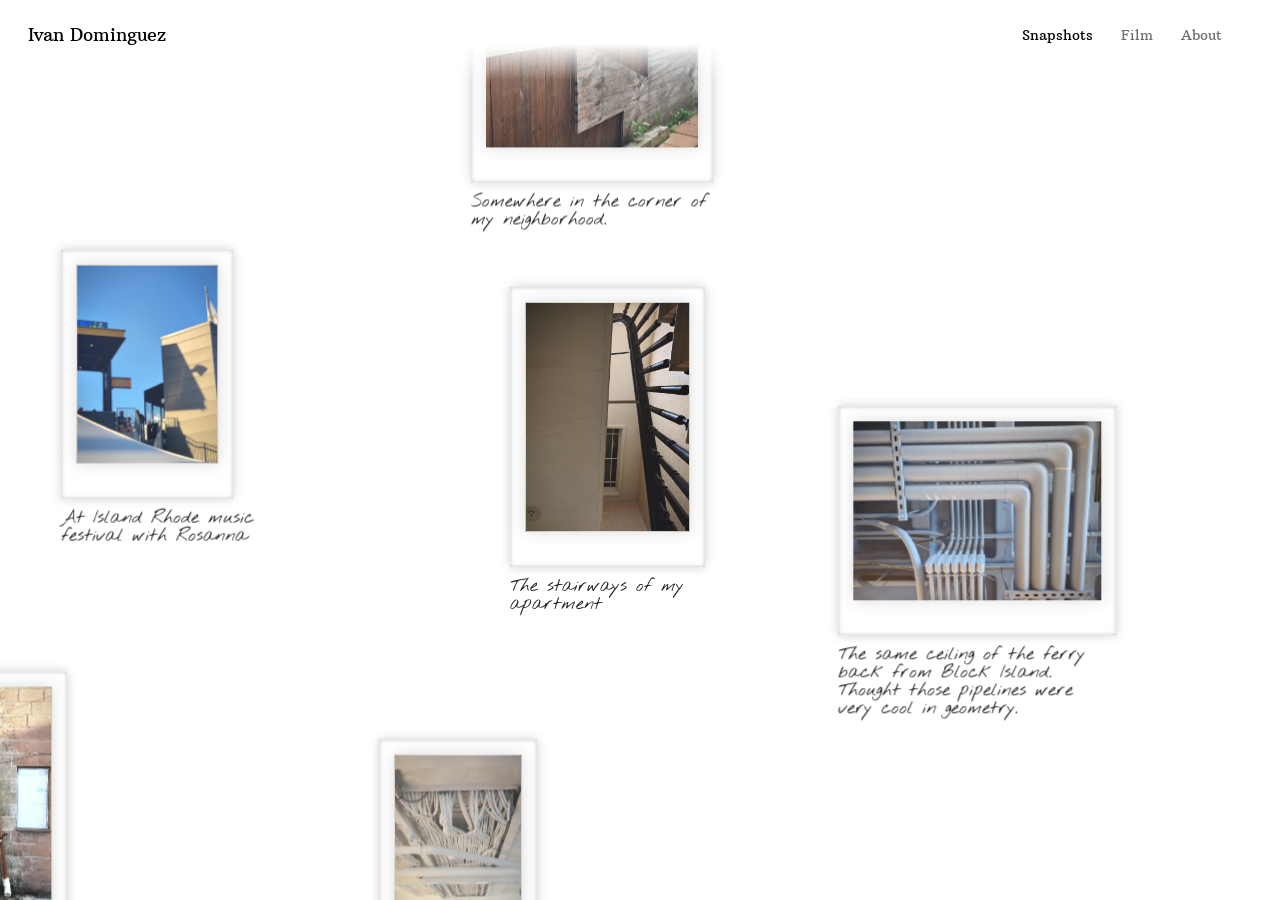
==== commit 074948ff: "infinite canva" ====
--- a/index.html
+++ b/index.html
@@ -28,7 +28,7 @@
 <link href="https://fonts.googleapis.com/css2?family=Nothing+You+Could+Do&family=Arbutus+Slab&display=swap" rel="stylesheet">
 <link rel="stylesheet" href="style.css">
 </head>
-<body>
+<body class="home">
   <svg class="svg-defs">
     <filter id="graphite" x="-20%" y="-20%" width="140%" height="140%">
       <feTurbulence type="fractalNoise" baseFrequency="0.85" numOctaves="2" seed="7" result="noise"/>
@@ -38,46 +38,63 @@
     </filter>
   </svg>
 
-  <div class="canvas-wrap">
-    <div class="canvas">
+  <div class="canvas-wrap header-wrap">
+    <div class="canvas header-canvas">
       <a class="credit" href="index.html">Ivan Dominguez</a>
       <nav class="site-nav">
         <a class="nav-snapshots" href="index.html" aria-current="page">Snapshots</a>
         <a class="nav-film" href="film.html">Film</a>
         <a class="nav-about" href="about.html">About</a>
       </nav>
-
-      <div class="photo vertical photo-1">
-        <img src="photos/photo-1.jpg" alt="">
-      </div>
-      <div class="photo vertical photo-2">
-        <img src="photos/photo-2.jpg" alt="">
-      </div>
-      <div class="photo vertical photo-3">
-        <img src="photos/photo-3.jpg" alt="">
-      </div>
-      <div class="photo horizontal photo-8">
-        <img src="photos/photo-8.jpg" alt="">
-      </div>
-      <div class="photo vertical photo-6">
-        <img src="photos/photo-6.jpg" alt="">
-      </div>
-      <div class="photo horizontal photo-5">
-        <img src="photos/photo-5.jpg" alt="">
-      </div>
-      <div class="photo vertical photo-9">
-        <img src="photos/photo-9.jpg" alt="">
-      </div>
-
-      <p class="caption caption-1">On the ferry back from Block Island. Thought the ceiling was pretty cool.</p>
-      <p class="caption caption-8">Somewhere in the corner of my neighborhood.</p>
-      <p class="caption caption-6">At Island Rhode music <br>festival with Rosanna</p>
-      <p class="caption caption-5">The same ceiling of the ferry back from Block Island. Thought those pipelines were very cool in geometry.</p>
-      <p class="caption caption-9">The stairways of my apartment</p>
-      <p class="caption lg caption-3">A random wall <br>somewhere in my neighborhood</p>
-      <p class="caption caption-2">Shot at downtown <br>when picking up <br>Rosanna</p>
     </div>
   </div>
+
+  <!-- an endless canvas: drag or scroll in any direction; the photos are
+       scattered at random on each visit and wrap around at the edges -->
+  <main class="infinite" id="infinite">
+    <figure class="item">
+      <div class="photo vertical photo-1">
+        <img src="photos/photo-1.jpg" alt="" draggable="false">
+      </div>
+      <figcaption class="caption">On the ferry back from Block Island. Thought the ceiling was pretty cool.</figcaption>
+    </figure>
+    <figure class="item">
+      <div class="photo vertical photo-2">
+        <img src="photos/photo-2.jpg" alt="" draggable="false">
+      </div>
+      <figcaption class="caption">Shot at downtown <br>when picking up <br>Rosanna</figcaption>
+    </figure>
+    <figure class="item">
+      <div class="photo vertical photo-3">
+        <img src="photos/photo-3.jpg" alt="" draggable="false">
+      </div>
+      <figcaption class="caption lg">A random wall <br>somewhere in my neighborhood</figcaption>
+    </figure>
+    <figure class="item">
+      <div class="photo horizontal photo-8">
+        <img src="photos/photo-8.jpg" alt="" draggable="false">
+      </div>
+      <figcaption class="caption">Somewhere in the corner of my neighborhood.</figcaption>
+    </figure>
+    <figure class="item">
+      <div class="photo vertical photo-6">
+        <img src="photos/photo-6.jpg" alt="" draggable="false">
+      </div>
+      <figcaption class="caption">At Island Rhode music <br>festival with Rosanna</figcaption>
+    </figure>
+    <figure class="item">
+      <div class="photo horizontal photo-5">
+        <img src="photos/photo-5.jpg" alt="" draggable="false">
+      </div>
+      <figcaption class="caption">The same ceiling of the ferry back from Block Island. Thought those pipelines were very cool in geometry.</figcaption>
+    </figure>
+    <figure class="item">
+      <div class="photo vertical photo-9">
+        <img src="photos/photo-9.jpg" alt="" draggable="false">
+      </div>
+      <figcaption class="caption">The stairways of my apartment</figcaption>
+    </figure>
+  </main>
 
   <div class="lightbox" id="lightbox">
     <div class="lightbox-stage" id="lightboxStage">
@@ -92,6 +109,7 @@
     </div>
   </div>
 
+  <script src="infinite.js"></script>
   <script src="lightbox.js"></script>
 </body>
 </html>
--- a/style.css
+++ b/style.css
@@ -319,23 +319,77 @@
   height: 0;
 }
 
-/* photo positions, matching the Figma layout */
-.photo-1 { left: 335px; top: 81px;  width: 158px; height: calc(211px + var(--extra)); }
-.photo-2 { left: 737px; top: 69px;  width: 156px; height: calc(208px + var(--extra)); }
-.photo-3 { left: 943px; top: 189px; width: 191px; height: calc(255px + var(--extra)); }
-.photo-8 { left: 75px;  top: 197px; width: 242px; height: calc(182px + var(--extra)); }
-.photo-6 { left: 102px; top: 444px; width: 172px; height: calc(229px + var(--extra)); }
-.photo-5 { left: 345px; top: 553px; width: 278px; height: calc(209px + var(--extra)); }
-.photo-9 { left: 784px; top: 493px; width: 195px; height: calc(260px + var(--extra)); }
-
-/* caption positions, each anchored a fixed 10px from its photo */
-.caption-1 { left: 503px; top: 150px;    width: 178px; }
-.caption-2 { left: 724px; top: 307px;    width: 180px; }
-.caption-3 { left: 943px; bottom: 653px; width: 275px; }
-.caption-5 { left: 335px; bottom: 289px; width: 332px; }
-.caption-6 { left: 89px;  top: 703px;    width: 220px; }
-.caption-8 { left: 66px;  bottom: 645px; width: 238px; }
-.caption-9 { left: 989px; top: 617px;    width: 248px; }
+/* photo sizes, matching the Figma layout; where each one lands is
+   picked at random by infinite.js */
+.photo-1 { width: 158px; height: calc(211px + var(--extra)); }
+.photo-2 { width: 156px; height: calc(208px + var(--extra)); }
+.photo-3 { width: 191px; height: calc(255px + var(--extra)); }
+.photo-8 { width: 242px; height: calc(182px + var(--extra)); }
+.photo-6 { width: 172px; height: calc(229px + var(--extra)); }
+.photo-5 { width: 278px; height: calc(209px + var(--extra)); }
+.photo-9 { width: 195px; height: calc(260px + var(--extra)); }
+
+/* ---------- homepage: infinite canvas ---------- */
+
+body.home {
+  overflow: hidden;
+  overscroll-behavior: none;
+}
+
+/* the name and links float over the canvas on a fading strip of paper */
+.canvas-wrap.header-wrap {
+  position: fixed;
+  top: 0;
+  left: 0;
+  right: 0;
+  z-index: 10;
+  height: auto;
+  pointer-events: none;
+  background: linear-gradient(#ffffff 55%, rgba(255, 255, 255, 0));
+}
+
+.canvas.header-canvas {
+  height: 80px;
+  background: none;
+}
+
+.header-canvas a {
+  pointer-events: auto;
+}
+
+.infinite {
+  position: fixed;
+  inset: 0;
+  overflow: hidden;
+  cursor: grab;
+  touch-action: none;
+  user-select: none;
+  -webkit-user-select: none;
+}
+
+.infinite.dragging {
+  cursor: grabbing;
+}
+
+/* each photo travels with its caption, 10px below it */
+.item {
+  position: absolute;
+  left: 0;
+  top: 0;
+  margin: 0;
+  will-change: transform;
+}
+
+.item .photo {
+  position: relative;
+}
+
+.item .caption {
+  position: static;
+  width: max-content;
+  max-width: 260px;
+  margin-top: 10px;
+}
 
 /* mobile layout: matches the Figma mobile design exactly at its native
    402px width, and scales down further (never up) for narrower phones */
@@ -367,21 +421,17 @@
     line-height: 12px;
   }
 
-  .photo-1 { left: 232px;    top: 170px;    width: 137px;     height: calc(182px + var(--extra)); --pad: 8px; }
-  .photo-2 { left: 36px;     top: 536px;    width: 128.822px; height: calc(171.763px + var(--extra)); --pad: 8px; }
-  .photo-3 { left: 201px;    top: 635px;    width: 134.83px;  height: calc(179.773px + var(--extra)); --pad: 10.582px; }
-  .photo-8 { left: 35px;     top: 117px;    width: 173px;     height: calc(130px + var(--extra)); --pad: 8px; }
-  .photo-6 { left: 41.97px;  top: 278px;    width: 131.818px; height: calc(175.758px + var(--extra)); --pad: 8px; }
-  .photo-5 { left: 183px;    top: 389px;    width: 193px;     height: calc(145px + var(--extra)); --pad: 8px; }
-  .photo-9 { left: 39px;     top: 792px;    width: 107px;     height: calc(143px + var(--extra)); --pad: 9.919px; }
-
-  .caption-1 { left: 225px; top: 110px;    width: 161px; }
-  .caption-2 { left: 30px;  top: 738.67px;    width: 167px; }
-  .caption-3 { left: 201px; top: 846.88px; width: 165px; bottom: auto; }
-  .caption-5 { left: 191px; top: 561.67px;    width: 195px; bottom: auto; }
-  .caption-6 { left: 32px;  top: 482.67px;    width: 135px; }
-  .caption-8 { left: 28px;  top: 71px;     width: 182.532px; bottom: auto; }
-  .caption-9 { left: 165px; top: 901px;    width: 111px; }
+  .item .caption {
+    max-width: 170px;
+  }
+
+  .photo-1 { width: 137px;     height: calc(182px + var(--extra)); --pad: 8px; }
+  .photo-2 { width: 128.822px; height: calc(171.763px + var(--extra)); --pad: 8px; }
+  .photo-3 { width: 134.83px;  height: calc(179.773px + var(--extra)); --pad: 10.582px; }
+  .photo-8 { width: 173px;     height: calc(130px + var(--extra)); --pad: 8px; }
+  .photo-6 { width: 131.818px; height: calc(175.758px + var(--extra)); --pad: 8px; }
+  .photo-5 { width: 193px;     height: calc(145px + var(--extra)); --pad: 8px; }
+  .photo-9 { width: 107px;     height: calc(143px + var(--extra)); --pad: 9.919px; }
 }
 
 /* ---------- about page ---------- */
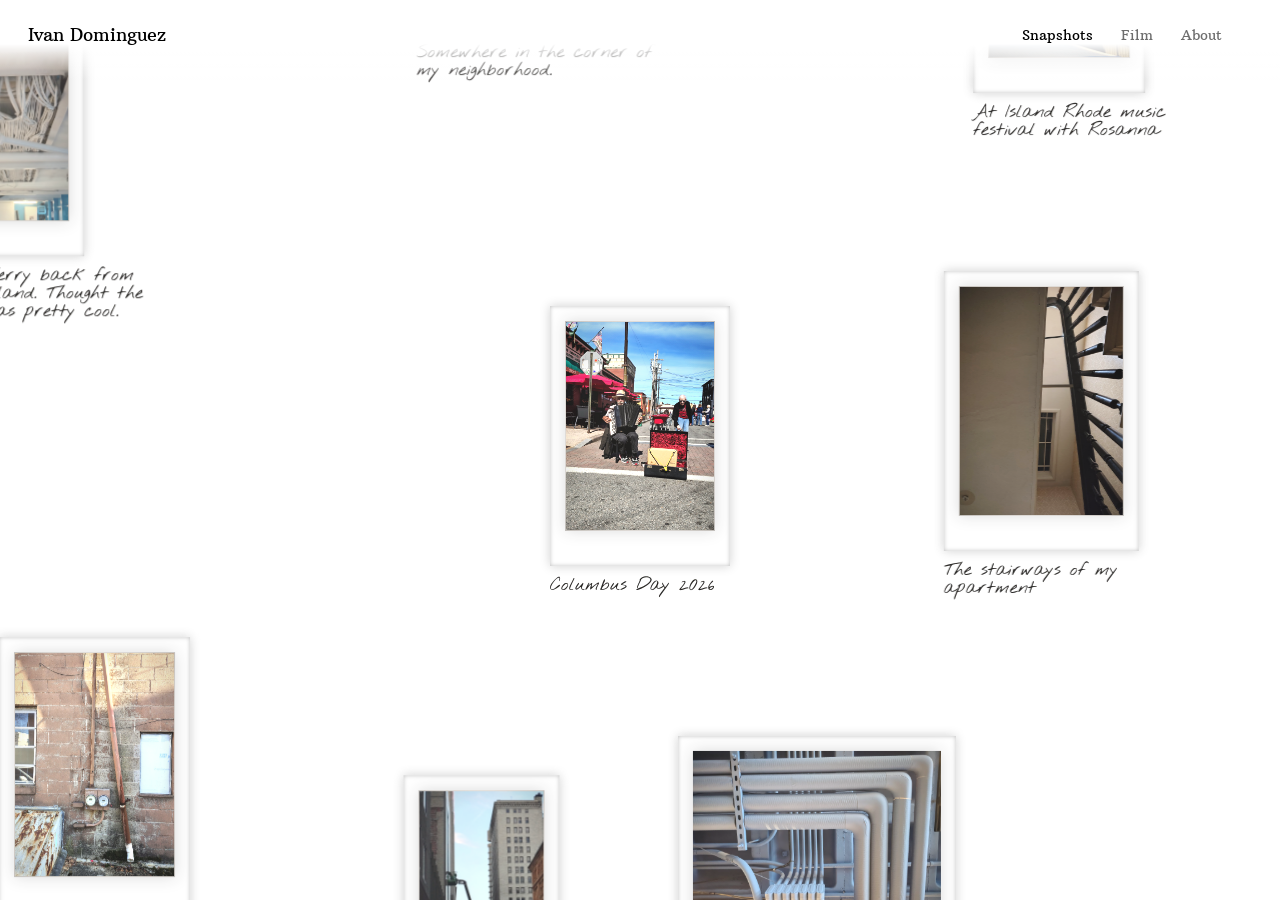
==== commit d0227776: "added columbus day" ====
--- a/index.html
+++ b/index.html
@@ -94,6 +94,12 @@
       </div>
       <figcaption class="caption">The stairways of my apartment</figcaption>
     </figure>
+    <figure class="item">
+      <div class="photo vertical photo-10">
+        <img src="photos/photo-10.jpg" alt="" draggable="false">
+      </div>
+      <figcaption class="caption">Columbus Day 2026</figcaption>
+    </figure>
   </main>
 
   <div class="lightbox" id="lightbox">
--- a/style.css
+++ b/style.css
@@ -328,6 +328,7 @@
 .photo-6 { width: 172px; height: calc(229px + var(--extra)); }
 .photo-5 { width: 278px; height: calc(209px + var(--extra)); }
 .photo-9 { width: 195px; height: calc(260px + var(--extra)); }
+.photo-10 { width: 180px; height: calc(240px + var(--extra)); }
 
 /* ---------- homepage: infinite canvas ---------- */
 
@@ -432,6 +433,7 @@
   .photo-6 { width: 131.818px; height: calc(175.758px + var(--extra)); --pad: 8px; }
   .photo-5 { width: 193px;     height: calc(145px + var(--extra)); --pad: 8px; }
   .photo-9 { width: 107px;     height: calc(143px + var(--extra)); --pad: 9.919px; }
+  .photo-10 { width: 132px;     height: calc(176px + var(--extra)); --pad: 8px; }
 }
 
 /* ---------- about page ---------- */
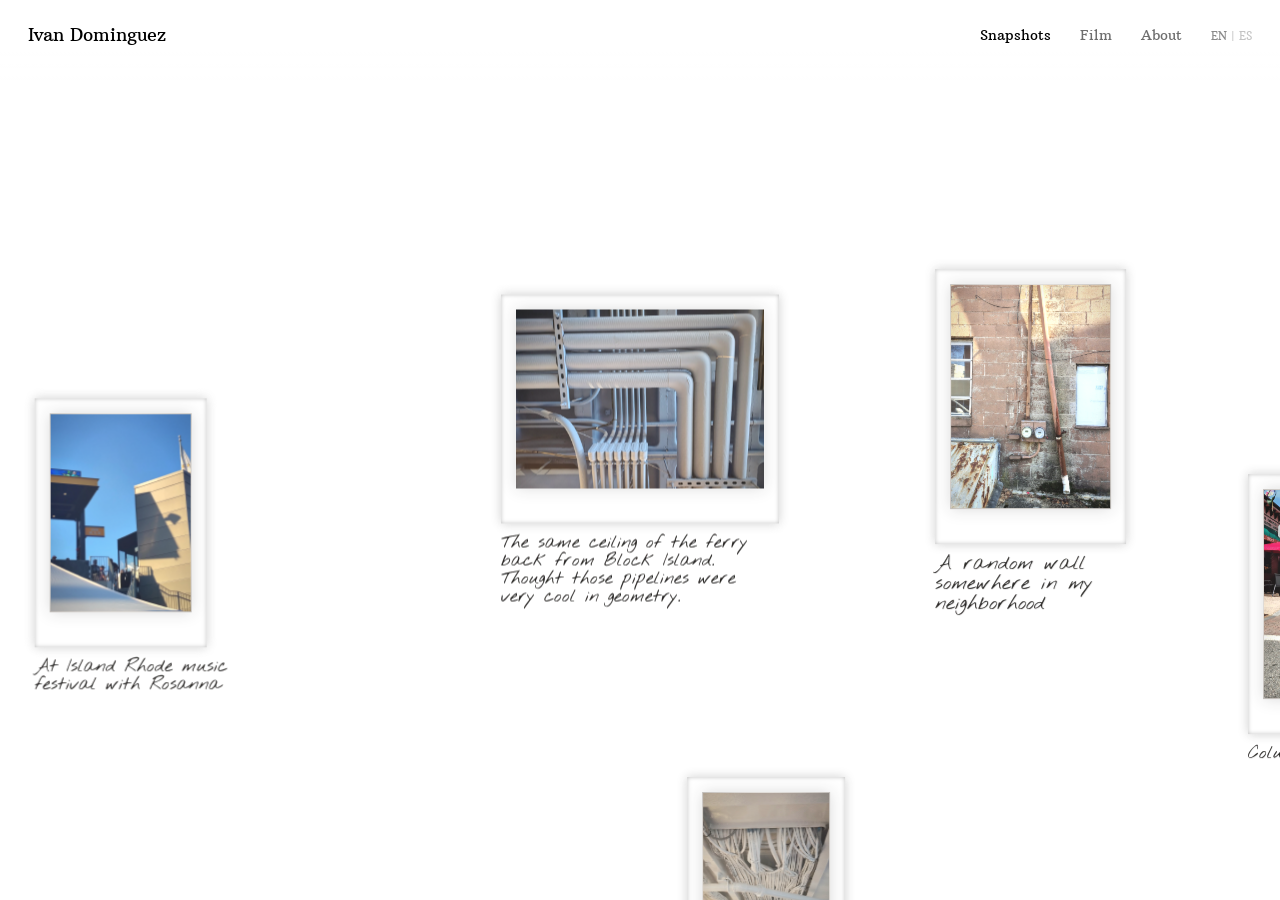
==== commit 65a39f03: "en/es" ====
--- a/index.html
+++ b/index.html
@@ -3,7 +3,7 @@
 <head>
 <meta charset="UTF-8">
 <meta name="viewport" content="width=device-width, initial-scale=1.0">
-<title>Photo Book</title>
+<title data-es="Libro de fotos">Photo Book</title>
 
 <link rel="icon" type="image/x-icon" href="favicon.ico">
 <link rel="icon" type="image/png" sizes="32x32" href="assets/favicon-32x32.png">
@@ -42,9 +42,14 @@
     <div class="canvas header-canvas">
       <a class="credit" href="index.html">Ivan Dominguez</a>
       <nav class="site-nav">
-        <a class="nav-snapshots" href="index.html" aria-current="page">Snapshots</a>
-        <a class="nav-film" href="film.html">Film</a>
-        <a class="nav-about" href="about.html">About</a>
+        <a class="nav-snapshots" data-es="Fotos" href="index.html" aria-current="page">Snapshots</a>
+        <a class="nav-film" data-es="Analógico" href="film.html">Film</a>
+        <a class="nav-about" data-es="Sobre mí" href="about.html">About</a>
+        <div class="lang-switch">
+          <button type="button" data-lang="en">EN</button>
+          <span aria-hidden="true">|</span>
+          <button type="button" data-lang="es">ES</button>
+        </div>
       </nav>
     </div>
   </div>
@@ -56,49 +61,49 @@
       <div class="photo vertical photo-1">
         <img src="photos/photo-1.jpg" alt="" draggable="false">
       </div>
-      <figcaption class="caption">On the ferry back from Block Island. Thought the ceiling was pretty cool.</figcaption>
+      <figcaption class="caption" data-es="En el ferry de regreso de Block Island. El techo me pareció bastante genial.">On the ferry back from Block Island. Thought the ceiling was pretty cool.</figcaption>
     </figure>
     <figure class="item">
       <div class="photo vertical photo-2">
         <img src="photos/photo-2.jpg" alt="" draggable="false">
       </div>
-      <figcaption class="caption">Shot at downtown <br>when picking up <br>Rosanna</figcaption>
+      <figcaption class="caption" data-es="En el centro, <br>cuando fui a recoger <br>a Rosanna">Shot at downtown <br>when picking up <br>Rosanna</figcaption>
     </figure>
     <figure class="item">
       <div class="photo vertical photo-3">
         <img src="photos/photo-3.jpg" alt="" draggable="false">
       </div>
-      <figcaption class="caption lg">A random wall <br>somewhere in my neighborhood</figcaption>
+      <figcaption class="caption lg" data-es="Una pared cualquiera <br>en algún lugar de mi barrio">A random wall <br>somewhere in my neighborhood</figcaption>
     </figure>
     <figure class="item">
       <div class="photo horizontal photo-8">
         <img src="photos/photo-8.jpg" alt="" draggable="false">
       </div>
-      <figcaption class="caption">Somewhere in the corner of my neighborhood.</figcaption>
+      <figcaption class="caption" data-es="En algún rincón de mi barrio.">Somewhere in the corner of my neighborhood.</figcaption>
     </figure>
     <figure class="item">
       <div class="photo vertical photo-6">
         <img src="photos/photo-6.jpg" alt="" draggable="false">
       </div>
-      <figcaption class="caption">At Island Rhode music <br>festival with Rosanna</figcaption>
+      <figcaption class="caption" data-es="En el festival de música <br>Island Rhode con Rosanna">At Island Rhode music <br>festival with Rosanna</figcaption>
     </figure>
     <figure class="item">
       <div class="photo horizontal photo-5">
         <img src="photos/photo-5.jpg" alt="" draggable="false">
       </div>
-      <figcaption class="caption">The same ceiling of the ferry back from Block Island. Thought those pipelines were very cool in geometry.</figcaption>
+      <figcaption class="caption" data-es="El mismo techo del ferry de regreso de Block Island. La geometría de esas tuberías me pareció increíble.">The same ceiling of the ferry back from Block Island. Thought those pipelines were very cool in geometry.</figcaption>
     </figure>
     <figure class="item">
       <div class="photo vertical photo-9">
         <img src="photos/photo-9.jpg" alt="" draggable="false">
       </div>
-      <figcaption class="caption">The stairways of my apartment</figcaption>
+      <figcaption class="caption" data-es="Las escaleras de mi apartamento">The stairways of my apartment</figcaption>
     </figure>
     <figure class="item">
       <div class="photo vertical photo-10">
         <img src="photos/photo-10.jpg" alt="" draggable="false">
       </div>
-      <figcaption class="caption">Columbus Day 2026</figcaption>
+      <figcaption class="caption" data-es="Día de Colón 2026">Columbus Day 2026</figcaption>
     </figure>
   </main>
 
@@ -106,7 +111,7 @@
     <div class="lightbox-stage" id="lightboxStage">
       <img class="lightbox-glow" id="lightboxGlow" alt="">
       <img class="lightbox-img" id="lightboxImg" alt="">
-      <button class="lightbox-close" id="lightboxClose" type="button" aria-label="Close">
+      <button class="lightbox-close" id="lightboxClose" type="button" aria-label="Close" data-es-label="Cerrar">
         <svg width="21.088" height="25.547" viewBox="-0.544 -0.505 21.088 25.547" fill="none" xmlns="http://www.w3.org/2000/svg" aria-hidden="true">
           <path transform="translate(-0.512 -0.505)" d="M0.947236 0.149255C0.838816 0.0666665 0.708316 0.00911048 0.570021 0.00102228C0.431812 -0.007137 0.29852 0.0337059 0.195462 0.117835C0.0924048 0.201963 0.0257037 0.32438 0.00602859 0.461424C-0.0137337 0.598539 0.0165308 0.73792 0.0757422 0.860679C0.0757422 0.860679 0.0757422 0.860679 0.0757422 0.860679C0.312243 1.34806 0.558427 1.82754 0.814294 2.29911C1.83776 4.18539 3.01616 5.9452 4.3495 7.57853C9.01617 13.2952 13.8937 18.8397 18.9821 24.2121C19.3456 24.5958 19.7101 24.9787 20.0757 25.3607C20.1753 25.4645 20.3093 25.5327 20.4543 25.5452C20.5992 25.5578 20.7423 25.5145 20.8534 25.4238C20.9645 25.3332 21.0356 25.2016 21.0523 25.0571C21.069 24.9125 21.0291 24.7676 20.9472 24.6493C20.9472 24.6493 20.9472 24.6493 20.9472 24.6493C20.6462 24.2146 20.344 23.7808 20.0408 23.3478C15.7959 17.2869 11.3401 11.3981 6.67348 5.6814C5.34015 4.04807 3.85188 2.54121 2.20868 1.16083C1.79788 0.815733 1.3774 0.478542 0.947236 0.149255Z" fill="currentColor"/>
           <path transform="translate(20.51 -0.504) scale(-1 1)" d="M0.942618 0.144454C0.833225 0.0633365 0.702202 0.00729987 0.563953 0.000688076C0.42579 -0.00599557 0.293094 0.0361477 0.19103 0.121201C0.0889663 0.206254 0.023585 0.329175 0.00524443 0.466279C-0.0131823 0.603453 0.0183086 0.742433 0.0783694 0.864661C0.0783694 0.864661 0.0783694 0.864661 0.0783694 0.864661C0.315675 1.34468 0.562584 1.81671 0.819095 2.28072C1.84514 4.1368 3.02483 5.86483 4.35816 7.46483C9.02483 13.0648 13.9006 18.4906 18.9855 23.742C19.3488 24.1171 19.713 24.4913 20.0784 24.8647C20.179 24.9674 20.3137 25.0341 20.4587 25.0451C20.6038 25.0562 20.7464 25.0115 20.8565 24.9197C20.9666 24.828 21.0363 24.6958 21.0515 24.5511C21.0668 24.4065 21.0255 24.262 20.9426 24.1445C20.9426 24.1445 20.9426 24.1445 20.9426 24.1445C20.6413 23.7178 20.3389 23.292 20.0354 22.8671C15.787 16.9186 11.3295 11.1443 6.66283 5.54428C5.32949 3.94428 3.84251 2.47232 2.20189 1.12839C1.79174 0.79241 1.37198 0.464431 0.942618 0.144454Z" fill="currentColor"/>
@@ -115,6 +120,7 @@
     </div>
   </div>
 
+  <script src="lang.js"></script>
   <script src="infinite.js"></script>
   <script src="lightbox.js"></script>
 </body>
--- a/style.css
+++ b/style.css
@@ -292,9 +292,16 @@
 }
 
 /* top-right page links, identical on every page; the current page is black */
+.site-nav {
+  position: absolute;
+  top: 26px;
+  right: 28px;
+  display: flex;
+  align-items: baseline;
+  gap: 29px;
+}
+
 .site-nav a {
-  position: absolute;
-  top: 26px;
   font-family: "Arbutus Slab", serif;
   font-weight: 400;
   font-size: 14px;
@@ -309,9 +316,32 @@
   color: #000000;
 }
 
-.nav-snapshots { left: 1022px; }
-.nav-film      { left: 1121px; }
-.nav-about     { left: 1181px; }
+/* the EN | ES switch after the links: smaller and lighter, the current
+   language a shade darker */
+.lang-switch {
+  display: flex;
+  align-items: baseline;
+  gap: 4px;
+  font-family: "Arbutus Slab", serif;
+  font-size: 11px;
+  line-height: 18px;
+  color: #c4c4c4;
+}
+
+.lang-switch button {
+  padding: 0;
+  border: 0;
+  background: none;
+  font: inherit;
+  color: inherit;
+  cursor: pointer;
+  transition: color 0.2s ease;
+}
+
+.lang-switch button:hover,
+.lang-switch button[aria-pressed="true"] {
+  color: #8a8a8a;
+}
 
 .svg-defs {
   position: absolute;
@@ -354,7 +384,8 @@
   background: none;
 }
 
-.header-canvas a {
+.header-canvas a,
+.header-canvas button {
   pointer-events: auto;
 }
 
@@ -405,15 +436,19 @@
   }
 
   .site-nav {
+    gap: 16px;
+  }
+
+  /* the Spanish links run longer; close up so they clear the name */
+  html[lang="es"] .site-nav {
+    gap: 11px;
+  }
+
+  /* no room beside the links on a phone, so it sits just under them */
+  .lang-switch {
     position: absolute;
-    top: 26px;
-    right: 28px;
-    display: flex;
-    gap: 16px;
-  }
-
-  .site-nav a {
-    position: static;
+    top: 20px;
+    right: 0;
   }
 
   .caption,
